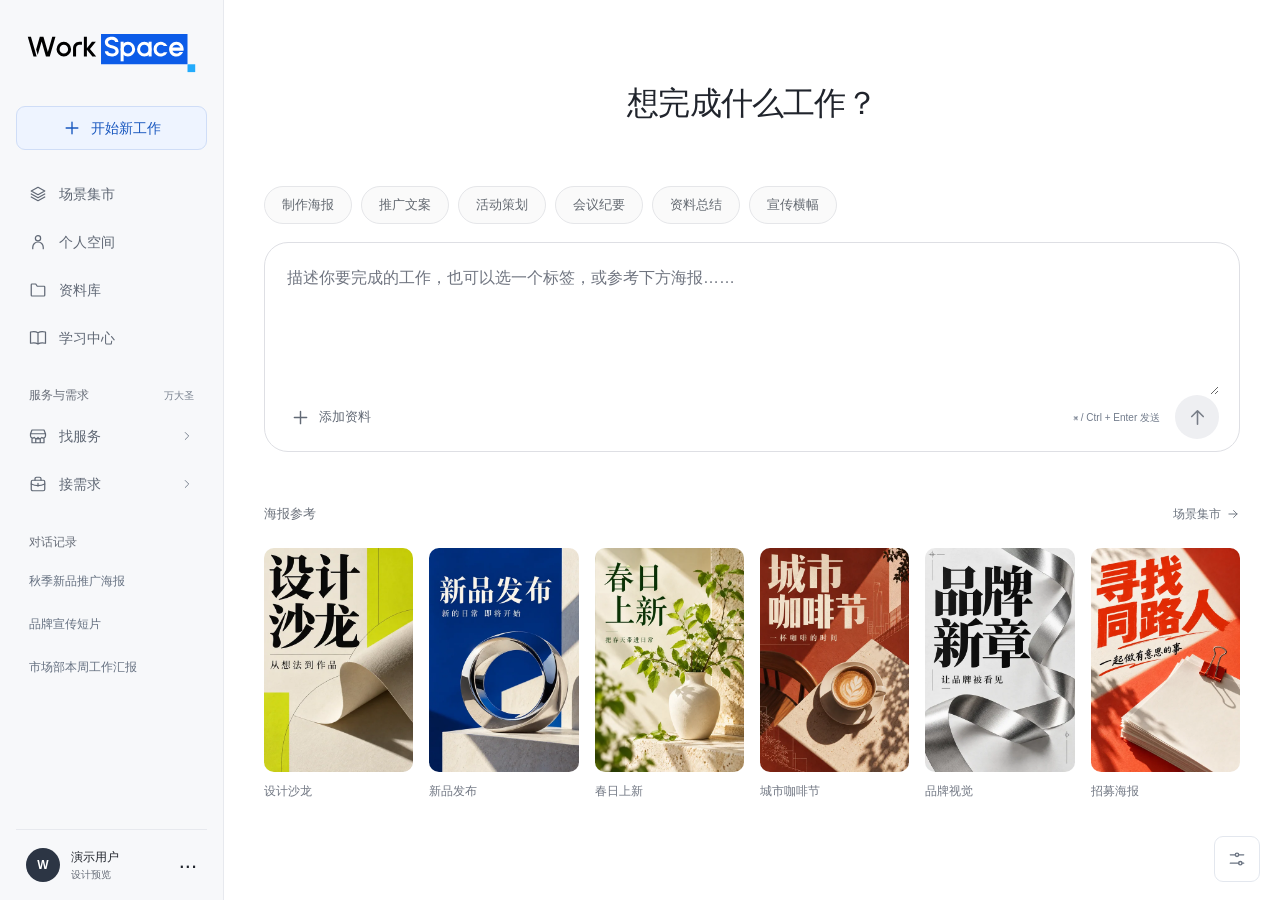
==== index.html @ 3a1f3558 "Build WorkSpace interface preview" ====
<!doctype html>
<html lang="zh-CN">
<head>
  <meta charset="utf-8">
  <meta name="viewport" content="width=device-width, initial-scale=1">
  <meta name="color-scheme" content="light">
  <title>WorkSpace · 开始新工作</title>
  <link rel="stylesheet" href="styles.css">
  <link rel="stylesheet" href="catalogue.css">
  <link rel="stylesheet" href="learn.css">
  <script src="app.js" defer></script>
  <script src="catalogue.js" defer></script>
  <script src="start-page.js" defer></script>
  <script src="learn.js" defer></script>
</head>
<body data-density="relaxed" data-view="home">
  <svg class="svg-library" aria-hidden="true" xmlns="http://www.w3.org/2000/svg">
    <defs>
      <symbol id="i-plus" viewBox="0 0 24 24"><path d="M12 5v14M5 12h14"/></symbol>
      <symbol id="i-home" viewBox="0 0 24 24"><rect x="3.5" y="3.5" width="7" height="7" rx="1.5"/><rect x="13.5" y="3.5" width="7" height="7" rx="1.5"/><rect x="3.5" y="13.5" width="7" height="7" rx="1.5"/><rect x="13.5" y="13.5" width="7" height="7" rx="1.5"/></symbol>
      <symbol id="i-layers" viewBox="0 0 24 24"><path d="m12 3 9 5-9 5-9-5 9-5Zm-9 9 9 5 9-5M3 16l9 5 9-5"/></symbol>
      <symbol id="i-user" viewBox="0 0 24 24"><circle cx="12" cy="7" r="3.5"/><path d="M5 21v-2a7 7 0 0 1 14 0v2"/></symbol>
      <symbol id="i-folder" viewBox="0 0 24 24"><path d="M3 7V5a1 1 0 0 1 1-1h5l2 3h9a1 1 0 0 1 1 1v11a1 1 0 0 1-1 1H4a1 1 0 0 1-1-1V7Z"/></symbol>
      <symbol id="i-shop" viewBox="0 0 24 24"><path d="m4 4-2 5v3a3 3 0 0 0 5 2 3 3 0 0 0 5 0 3 3 0 0 0 5 0 3 3 0 0 0 5-2V9l-2-5H4ZM2 9h20M4 15v6h16v-6M9 21v-5h6v5"/></symbol>
      <symbol id="i-briefcase" viewBox="0 0 24 24"><rect x="3" y="7" width="18" height="14" rx="2"/><path d="M8 7V5a2 2 0 0 1 2-2h4a2 2 0 0 1 2 2v2M3 12a20 20 0 0 0 18 0M12 11v4"/></symbol>
      <symbol id="i-book" viewBox="0 0 24 24"><path d="M12 5c-3-2-6-2-10-1v15c4-1 7-1 10 1 3-2 6-2 10-1V4c-4-1-7-1-10 1Zm0 0v15"/></symbol>
      <symbol id="i-search" viewBox="0 0 24 24"><circle cx="10.5" cy="10.5" r="6.5"/><path d="m16 16 5 5"/></symbol>
      <symbol id="i-menu" viewBox="0 0 24 24"><path d="M4 6h16M4 12h16M4 18h16"/></symbol>
      <symbol id="i-arrow" viewBox="0 0 24 24"><path d="M5 12h14m-6-6 6 6-6 6"/></symbol>
      <symbol id="i-send" viewBox="0 0 24 24"><path d="M12 19V5m-6 6 6-6 6 6"/></symbol>
      <symbol id="i-chevron" viewBox="0 0 24 24"><path d="m9 6 6 6-6 6"/></symbol>
      <symbol id="i-image" viewBox="0 0 24 24"><rect x="3" y="3" width="18" height="18" rx="3"/><circle cx="8" cy="8" r="1.5"/><path d="m3 16 5-5 4 4 3-3 6 6"/></symbol>
      <symbol id="i-video" viewBox="0 0 24 24"><rect x="3" y="4" width="18" height="16" rx="3"/><path d="m10 8 6 4-6 4V8Z"/></symbol>
      <symbol id="i-file" viewBox="0 0 24 24"><path d="M14 3H6a2 2 0 0 0-2 2v14a2 2 0 0 0 2 2h12a2 2 0 0 0 2-2V9l-6-6Zm0 0v6h6M8 13h8M8 17h5"/></symbol>
      <symbol id="i-clip" viewBox="0 0 24 24"><path d="m8 13 7-7a3 3 0 0 1 4 4L9 20a5 5 0 0 1-7-7L13 2m-6 12 7-7"/></symbol>
      <symbol id="i-sliders" viewBox="0 0 24 24"><path d="M4 7h6m4 0h6M4 17h10m4 0h2"/><circle cx="12" cy="7" r="2"/><circle cx="16" cy="17" r="2"/></symbol>
      <symbol id="i-clock" viewBox="0 0 24 24"><circle cx="12" cy="12" r="9"/><path d="M12 7v5l3 2"/></symbol>
      <symbol id="i-check" viewBox="0 0 24 24"><path d="m5 12 4 4L19 6"/></symbol>
      <symbol id="i-alert" viewBox="0 0 24 24"><circle cx="12" cy="12" r="9"/><path d="M12 7v6m0 3v.2"/></symbol>
      <symbol id="i-close" viewBox="0 0 24 24"><path d="m6 6 12 12M18 6 6 18"/></symbol>
    </defs>
  </svg>
  <a class="skip-link" href="#request-input">跳到工作输入</a>
  <button id="nav-backdrop" class="nav-backdrop" hidden aria-label="关闭导航"></button>
  <aside id="sidebar" class="sidebar" aria-label="主导航">
    <div class="brand"><img class="brand-logo" src="assets/workspace-logo-light.svg" alt="WorkSpace" width="180" height="49"></div>
    <button id="new-work-button" class="new-work is-active" aria-current="page"><svg class="icon" aria-hidden="true"><use href="#i-plus"/></svg>开始新工作</button>
    <nav class="main-nav">
      <button id="nav-records" class="nav-item" hidden><svg class="icon" aria-hidden="true"><use href="#i-clock"/></svg>工作记录</button>
      <button id="nav-catalogue" class="nav-item"><svg class="icon" aria-hidden="true"><use href="#i-layers"/></svg>场景集市</button>
      <button class="nav-item" data-preview-note="个人空间沿用现有功能；本轮只设计工作台首页。"><svg class="icon" aria-hidden="true"><use href="#i-user"/></svg>个人空间</button>
      <button class="nav-item" data-preview-note="资料库沿用现有功能；企业共享和权限范围需与实际产品对齐。"><svg class="icon" aria-hidden="true"><use href="#i-folder"/></svg>资料库</button>
      <button id="nav-learn" class="nav-item"><svg class="icon" aria-hidden="true"><use href="#i-book"/></svg>学习中心</button>
    </nav>
    <div class="nav-group-label">服务与需求<span>万大圣</span></div>
    <nav aria-label="服务与需求" class="market-nav">
      <button class="nav-item" data-preview-note="找服务：付费请服务商解决问题。这里浏览万大圣服务目录，详情与交易前往万大圣；本页仅演示入口。"><svg class="icon" aria-hidden="true"><use href="#i-shop"/></svg>找服务<svg class="icon nav-arrow" aria-hidden="true"><use href="#i-chevron"/></svg></button>
      <button class="nav-item" data-preview-note="接需求：承接雇主的需求，完成工作获取报酬。这里浏览万大圣公开需求，详情与交易前往万大圣；本页仅演示入口。"><svg class="icon" aria-hidden="true"><use href="#i-briefcase"/></svg>接需求<svg class="icon nav-arrow" aria-hidden="true"><use href="#i-chevron"/></svg></button>
    </nav>
    <div class="nav-group-label recent-label">对话记录</div>
    <div id="sidebar-recent" class="sidebar-recent"></div>
    <div class="sidebar-bottom">
      <button class="account" data-preview-note="当前是设计预览账号，未登录真实企业。"><span class="avatar">W</span><span class="account-copy"><strong>演示用户</strong><small>设计预览</small></span><span class="account-more" aria-hidden="true">···</span></button>
    </div>
  </aside>
  <div class="workspace-shell">
    <header class="preview-toolbar">
      <button id="menu-button" class="icon-button mobile-menu" aria-label="展开导航" aria-controls="sidebar" aria-expanded="false"><svg class="icon" aria-hidden="true"><use href="#i-menu"/></svg></button>
      <div class="preview-tools"><button id="settings-button" class="icon-button" aria-label="预览设置" title="预览设置" aria-expanded="false" aria-controls="preview-settings"><svg class="icon" aria-hidden="true"><use href="#i-sliders"/></svg></button></div>
      <section id="preview-settings" class="preview-settings" aria-label="预览设置" hidden>
        <h2>预览设置</h2>
        <label for="preview-state">页面状态</label><select id="preview-state"><option value="populated">有工作记录</option><option value="new">首次使用</option><option value="loading">正在加载</option><option value="error">加载失败</option></select>
        <label for="density-control">信息密度</label><select id="density-control"><option value="relaxed">舒适</option><option value="compact">紧凑</option></select>
        <p>只调整这份设计预览。</p>
      </section>
    </header>
    <main id="main-content" class="main-content">
      <div id="home-view">
        <section id="composer-section" class="composer-section" aria-labelledby="welcome-title">
          <div class="start-work-heading">
            <h1 id="welcome-title" class="start-work-title">想完成什么工作？</h1>
          </div>
          <div id="start-task-options" class="start-task-options" role="group" aria-label="具体工作"></div>
          <form id="request-form" class="composer hero-composer">
            <label class="sr-only" for="request-input">工作要求</label>
            <textarea id="request-input" rows="4" placeholder="描述你要完成的工作，也可以选一个标签，或参考下方海报……" maxlength="5000"></textarea>
            <div id="attachment-list" class="attachment-list"></div>
            <div class="composer-toolbar">
              <button id="attach-button" type="button" class="attach-button" aria-label="添加资料"><svg class="icon" aria-hidden="true"><use href="#i-plus"/></svg><span>添加资料</span></button>
              <div class="submit-area"><span class="keyboard-hint">⌘ / Ctrl + Enter 发送</span><button id="start-button" class="primary-button" type="submit" aria-label="开始工作" disabled><svg class="icon" aria-hidden="true"><use href="#i-send"/></svg></button></div>
            </div>
            <input type="file" id="file-input" multiple hidden>
          </form>
          <div class="poster-heading"><h2>海报参考</h2><button id="all-scenes-button" class="text-button">场景集市<svg class="icon" aria-hidden="true"><use href="#i-arrow"/></svg></button></div>
          <div id="poster-gallery" class="poster-gallery" role="group" aria-label="选择海报参考风格">
            <button type="button" class="poster-reference" data-poster-style="editorial" data-poster-label="设计沙龙 · 编辑排版" aria-label="参考设计沙龙的编辑排版风格制作海报" aria-pressed="false"><span class="poster-art"><img loading="lazy" decoding="async" src="assets/posters/editorial.webp" width="480" height="720" alt="米白底黑字搭配黄绿色纸艺的设计沙龙海报"><span class="poster-selected" aria-hidden="true"><svg class="icon"><use href="#i-check"/></svg></span></span><span class="poster-caption">设计沙龙</span></button>
            <button type="button" class="poster-reference" data-poster-style="launch" data-poster-label="新品发布 · 蓝白视觉" aria-label="参考新品发布的蓝白视觉风格制作海报" aria-pressed="false"><span class="poster-art"><img loading="lazy" decoding="async" src="assets/posters/launch.webp" width="480" height="720" alt="蓝白配色与金属圆环的新品发布海报"><span class="poster-selected" aria-hidden="true"><svg class="icon"><use href="#i-check"/></svg></span></span><span class="poster-caption">新品发布</span></button>
            <button type="button" class="poster-reference" data-poster-style="nature" data-poster-label="春日上新 · 自然生活" aria-label="参考春日上新的自然生活风格制作海报" aria-pressed="false"><span class="poster-art"><img loading="lazy" decoding="async" src="assets/posters/nature.webp" width="480" height="720" alt="米白花瓶与绿色枝叶的春日上新海报"><span class="poster-selected" aria-hidden="true"><svg class="icon"><use href="#i-check"/></svg></span></span><span class="poster-caption">春日上新</span></button>
            <button type="button" class="poster-reference" data-poster-style="coffee" data-poster-label="城市咖啡节 · 暖色生活" aria-label="参考城市咖啡节的暖色生活风格制作海报" aria-pressed="false"><span class="poster-art"><img loading="lazy" decoding="async" src="assets/posters/coffee.webp" width="480" height="720" alt="暖红与奶油白配色的城市咖啡节海报"><span class="poster-selected" aria-hidden="true"><svg class="icon"><use href="#i-check"/></svg></span></span><span class="poster-caption">城市咖啡节</span></button>
            <button type="button" class="poster-reference" data-poster-style="minimal" data-poster-label="品牌新章 · 黑白极简" aria-label="参考品牌新章的黑白极简风格制作海报" aria-pressed="false"><span class="poster-art"><img loading="lazy" decoding="async" src="assets/posters/minimal.webp" width="480" height="720" alt="黑白字体与银色材质的品牌视觉海报"><span class="poster-selected" aria-hidden="true"><svg class="icon"><use href="#i-check"/></svg></span></span><span class="poster-caption">品牌视觉</span></button>
            <button type="button" class="poster-reference" data-poster-style="recruit" data-poster-label="寻找同路人 · 醒目招募" aria-label="参考寻找同路人的醒目招募风格制作海报" aria-pressed="false"><span class="poster-art"><img loading="lazy" decoding="async" src="assets/posters/recruit.webp" width="480" height="720" alt="朱红与米白大字排版的寻找同路人招募海报"><span class="poster-selected" aria-hidden="true"><svg class="icon"><use href="#i-check"/></svg></span></span><span class="poster-caption">招募海报</span></button>
          </div>
        </section>
      </div>
      <div id="records-view" hidden>
        <section id="recent-section" class="work-section recent-section" aria-labelledby="recent-title">
          <div class="section-header"><div class="section-title"><h2 id="recent-title">工作记录</h2></div></div>
          <div class="record-toolbar"><div class="search-field"><svg class="icon" aria-hidden="true"><use href="#i-search"/></svg><label class="sr-only" for="records-search">搜索工作记录</label><input id="records-search" type="search" placeholder="搜索工作名称"></div><label class="sr-only" for="records-filter">筛选工作状态</label><select id="records-filter" class="filter-select"><option value="all">全部状态</option><option value="active">尚未完成</option><option value="done">已确认</option></select></div>
          <div id="recent-list" class="recent-list"></div>
          <div id="record-empty" class="record-empty" hidden><svg class="icon" aria-hidden="true"><use href="#i-folder"/></svg><h3>还没有工作记录</h3><p>点击左侧“开始新工作”。</p></div>
          <div id="record-loading" class="record-loading" role="status" hidden><span class="sr-only">正在读取工作记录</span><div class="skeleton-row"><i></i><span></span><em></em></div><div class="skeleton-row"><i></i><span></span><em></em></div><div class="skeleton-row"><i></i><span></span><em></em></div></div>
          <div id="record-error" class="record-error" role="status" hidden><svg class="icon" aria-hidden="true"><use href="#i-alert"/></svg><h3>暂时无法读取工作记录</h3><p>请重试。已有内容不会因此被清空。</p><button id="retry-button" class="secondary-button">重新加载</button></div>
        </section>
      </div>
      <section id="detail-view" aria-label="工作详情示例" hidden></section>
      <section id="catalogue-view" aria-labelledby="catalogue-title" hidden>
        <header class="catalogue-header">
          <div><h1 id="catalogue-title" tabindex="-1">场景集市</h1><p>找一位专家，或让专家团一起完成工作。</p></div>
          <div class="catalogue-search-field"><svg class="icon" aria-hidden="true"><use href="#i-search"/></svg><label class="sr-only" for="catalogue-search">搜索专家或专家团</label><input id="catalogue-search" type="search" placeholder="搜索专家、专家团" maxlength="100"></div>
        </header>
        <section class="featured-section" aria-label="按工作方向发现专家与专家团"><div id="catalogue-featured" class="catalogue-featured"></div></section>
        <div class="catalogue-selection-bar">
          <div class="catalogue-type-tabs" role="tablist" aria-label="选择专家或专家团">
            <button id="tab-experts" type="button" role="tab" data-catalogue-type="experts" aria-selected="true" aria-controls="catalogue-grid" tabindex="0">专家</button>
            <button id="tab-teams" type="button" role="tab" data-catalogue-type="teams" aria-selected="false" aria-controls="catalogue-grid" tabindex="-1">专家团</button>
          </div>
          <div class="catalogue-sort"><label class="sr-only" for="catalogue-sort">目录排序</label><select id="catalogue-sort"><option value="recommended">推荐排序</option><option value="name">名称排序</option></select></div>
        </div>
        <div class="catalogue-filter-bar"><div id="catalogue-categories" class="catalogue-categories" role="group" aria-label="按工作领域筛选"></div><p id="catalogue-count" class="catalogue-count" role="status" aria-live="polite"></p></div>
        <div id="catalogue-grid" class="catalogue-grid" role="tabpanel" aria-labelledby="tab-experts" tabindex="0"></div>
        <div id="catalogue-empty" class="record-empty" hidden><svg class="icon" aria-hidden="true"><use href="#i-search"/></svg><h2>没有找到匹配的内容</h2><p>换个关键词，或试试其他分类。</p><button id="catalogue-clear" class="secondary-button">清除筛选</button></div>
        <div id="catalogue-loading" class="catalogue-loading" role="status" hidden><span class="sr-only">正在读取专家目录</span><div class="catalogue-skeleton"></div><div class="catalogue-skeleton"></div><div class="catalogue-skeleton"></div></div>
        <div id="catalogue-error" class="record-error" role="status" hidden><svg class="icon" aria-hidden="true"><use href="#i-alert"/></svg><h2>暂时无法读取目录</h2><p>请重试，已填写的工作要求会保留。</p><button id="catalogue-retry" class="secondary-button">重新加载</button></div>
      </section>
      <section id="learn-view" aria-labelledby="learn-title" hidden>
        <header class="learn-header"><h1 id="learn-title" tabindex="-1">学习中心</h1></header>
        <div id="learn-content"></div>
        <section id="learn-course-view" aria-label="课程阅读" hidden></section>
      </section>
    </main>
  </div>
  <div id="toast" class="toast" role="status" aria-live="polite" hidden></div>
</body>
</html>
---- styles.css ----
:root {
  --ink: #20242c; --muted: #686e79; --line: #e7e9ee; --surface: #fff;
  --sidebar: #f7f8fa; --soft: #f2f4f8; --selected: #eaf0ff;
  --accent: #0c5ce8; --green: var(--accent); --amber: #805c27; --blue: #456275;
  --radius: 14px; --sidebar-width: 224px;
  font-family: "PingFang SC", "Microsoft YaHei", "Noto Sans CJK SC", sans-serif;
  font-size: 14px; color: var(--ink); background: var(--surface); font-synthesis: none;
}
* { box-sizing: border-box; }
body { margin: 0; min-width: 320px; line-height: 1.5; }
button, input, textarea, select { font: inherit; }
button, select { cursor: pointer; }
button { color: inherit; border: 0; background: none; }
button, a, input, textarea, select { -webkit-tap-highlight-color: transparent; }
button { transition: background-color 160ms ease-out, color 160ms ease-out, border-color 160ms ease-out; }
button:focus-visible, a:focus-visible, input:focus-visible, select:focus-visible, textarea:focus-visible { outline: 2px solid var(--green); outline-offset: 4px; }
button:active:not(:disabled) { background-color: var(--selected); }
[hidden] { display: none !important; }
::selection { color: #103d8f; background: #dfebff; }
input, textarea { caret-color: var(--green); }
input::placeholder, textarea::placeholder { color: #777b73; opacity: 1; }
.icon { width: 20px; height: 20px; flex-shrink: 0; fill: none; stroke: currentColor; stroke-width: 1.65; stroke-linecap: round; stroke-linejoin: round; }
.svg-library { position: absolute; width: 0; height: 0; overflow: hidden; }
.sr-only { position: absolute; width: 1px; height: 1px; padding: 0; margin: -1px; overflow: hidden; clip: rect(0,0,0,0); white-space: nowrap; border: 0; }
.skip-link { position: fixed; top: -100px; left: 24px; z-index: 20; padding: 12px 20px; background: #20211f; color: white; border-radius: 8px; }
.skip-link:focus { top: 16px; }
.sidebar { width: var(--sidebar-width); height: 100dvh; position: fixed; left: 0; top: 0; display: flex; flex-direction: column; padding: 28px 16px 14px; background: var(--sidebar); border-right: 1px solid var(--line); z-index: 5; overflow-y: auto; }
.brand { padding: 0 6px; height: 50px; display: flex; align-items: center; flex-shrink: 0; }
.brand-logo { width: 180px; height: auto; max-width: 100%; display: block; }
.new-work { height: 44px; min-height: 44px; border: 1px solid #dce1e9; border-radius: 9px; display: flex; align-items: center; justify-content: center; gap: 9px; margin: 28px 0 22px; background: white; font-weight: 600; }
.new-work:hover { background: var(--selected); border-color: #c4ccda; }
.new-work.is-active { background: #eef4ff; border-color: #cfddf7; color: #1857bf; }
.main-nav, .market-nav { display: flex; flex-direction: column; gap: 4px; }
.nav-item { display: flex; align-items: center; gap: 12px; text-align: left; width: 100%; min-height: 44px; border-radius: 8px; padding: 9px 13px; color: #606875; font-size: 14px; text-decoration: none; }
.nav-item:hover { background: #edf0f5; color: var(--ink); }
.nav-item.is-active { background: var(--selected); color: #164caa; font-weight: 600; }
.nav-item .icon { width: 18px; height: 18px; }
.nav-arrow { margin-left: auto; width: 14px !important; color: #77808e; }
.nav-group-label { display: flex; align-items: center; justify-content: space-between; font-size: 12px; color: var(--muted); padding: 26px 13px 10px; }
.nav-group-label span { font-size: 10px; color: #77808e; }
.recent-label { padding-top: 27px; }
.sidebar-recent { display: flex; flex-direction: column; gap: 3px; padding-bottom: 24px; }
.sidebar-record { width: 100%; text-align: left; padding: 10px 13px; color: #657080; white-space: nowrap; overflow: hidden; text-overflow: ellipsis; min-height: 40px; border-radius: 6px; font-size: 12px; }
.sidebar-record:hover { background: var(--selected); }
.sidebar-bottom { margin-top: auto; padding-top: 16px; }
.account { display: flex; align-items: center; width: 100%; gap: 11px; padding: 18px 10px 4px; margin-top: 10px; border-top: 1px solid var(--line); text-align: left; }
.avatar { width: 34px; height: 34px; border-radius: 50%; background: #2c3544; color: white; display: grid; place-items: center; font-size: 12px; font-weight: 600; }
.account-copy { display: flex; flex-direction: column; gap: 1px; }
.account-copy strong { font-weight: 550; font-size: 12px; }
.account-copy small { font-size: 10px; color: var(--muted); }
.account-more { margin-left: auto; font-size: 22px; }
.workspace-shell { margin-left: var(--sidebar-width); }
.preview-toolbar { position: relative; z-index: 6; }
.preview-tools { position: fixed; right: 20px; bottom: 18px; display: flex; align-items: center; padding: 2px; border: 1px solid #e3e7ee; border-radius: 9px; background: white; }
.preview-badge { font-size: 10px; color: #6c7380; }
.icon-button { display: grid; place-items: center; min-width: 40px; height: 40px; border-radius: 7px; color: #6b7482; }
.icon-button:hover { background: var(--soft); color: var(--ink); }
.mobile-menu { display: none; }
.preview-settings { position: fixed; z-index: 7; bottom: 74px; right: 20px; width: 250px; background: #fff; padding: 22px; border-radius: 12px; box-shadow: 0 8px 40px #16200f24; }
.preview-settings h2 { font-size: 15px; margin: 0 0 18px; }
.preview-settings label { display: block; font-size: 12px; color: var(--muted); margin: 15px 0 7px; }
.preview-settings select { width: 100%; padding: 10px; border: 1px solid var(--line); border-radius: 7px; background: white; color: var(--ink); }
.preview-settings p { margin: 18px 0 0; font-size: 11px; color: var(--muted); }
.main-content { max-width: 1140px; margin: auto; padding: 46px 48px 24px; }
body[data-view="home"] .main-content { max-width: 1144px; padding: clamp(72px, 9vh, 110px) 40px 48px; }
.start-work-heading { text-align: center; margin-bottom: 56px; }
.start-work-title { font-size: 32px; font-weight: 600; letter-spacing: -.8px; text-align: center; }
.start-task-options { display: flex; gap: 9px; overflow-x: auto; scrollbar-width: thin; scrollbar-color: #d7d9df transparent; padding: 4px 3px 6px; margin: 0 -3px 12px; }
.start-task-chip { flex-shrink: 0; min-height: 38px; padding: 7px 17px; border: 1px solid #e5e6e9; border-radius: 22px; color: #636971; background: #fafafa; font-size: 13px; }
.start-task-chip:hover { color: #20242c; border-color: #ced1d8; }
.start-task-chip.is-selected { background: #373b42; color: white; border-color: #373b42; }
body[data-view="home"] .composer { padding: 20px 20px 12px; border-color: #dedfe4; border-radius: 24px; }
body[data-view="home"] .composer:focus-within { border-color: #9baac1; }
body[data-view="home"] .composer textarea { width: 100%; min-height: 116px; max-height: 280px; padding: 0 2px 14px; resize: vertical; font-size: 16px; line-height: 1.85; }
body[data-view="home"] .composer textarea::placeholder { color: #707580; }
.hero-composer .attach-button { min-height: 42px; padding: 8px 10px; margin-left: -5px; gap: 8px; font-size: 13px; color: #626975; }
.hero-composer .attach-button .icon { width: 21px; height: 21px; }
.hero-composer .primary-button { width: 44px; min-width: 44px; height: 44px; min-height: 44px; border-radius: 50%; padding: 10px; background: #25282e; }
.hero-composer .primary-button .icon { width: 23px; height: 23px; }
.hero-composer .primary-button:disabled { background: #eeeff2; color: #777d87; }
.hero-composer .attachment-list:not(:empty) { padding: 0 2px 14px; }
.poster-heading { display: flex; align-items: center; justify-content: space-between; margin: 44px 0 16px; }
.poster-heading h2 { margin: 0; color: #6b717b; font-size: 13px; font-weight: 500; }
.poster-heading .text-button { min-height: 36px; font-size: 12px; font-weight: 400; color: #6e7580; }
.poster-gallery { display: grid; grid-template-columns: repeat(6,minmax(0,1fr)); gap: 16px; }
.poster-reference { min-width: 0; padding: 0; text-align: left; border-radius: 12px; }
.poster-art { display: block; position: relative; overflow: hidden; border-radius: 10px; aspect-ratio: 2 / 3; background: #f3f3f3; }
.poster-art img { width: 100%; height: 100%; display: block; object-fit: cover; transition: transform 180ms ease-out; }
.poster-caption { display: block; margin-top: 10px; font-size: 12px; color: #717783; line-height: 1.6; }
.poster-reference:hover .poster-art img { transform: scale(1.025); }
.poster-reference:hover .poster-caption, .poster-reference.is-selected .poster-caption { color: #20242c; }
.poster-reference.is-selected .poster-art { outline: 2px solid var(--accent); outline-offset: 3px; }
.poster-reference:active:not(:disabled) { background: transparent; }
.poster-selected { display: none; position: absolute; top: 9px; right: 9px; width: 23px; height: 23px; border-radius: 50%; background: var(--accent); color: white; place-items: center; }
.poster-selected .icon { width: 15px; height: 15px; }
.poster-reference.is-selected .poster-selected { display: grid; }
body[data-view="records"] .recent-section { margin-top: 0; }
body[data-view="records"] .section-title h2 { font-size: 25px; }
body[data-view="records"] .section-header { margin-bottom: 24px; }
h1 { font-size: 29px; letter-spacing: -.7px; line-height: 1.4; font-weight: 620; margin: 0; text-wrap: balance; }
.welcome-description { margin: 10px 0 23px; color: var(--muted); font-size: 13px; }
.composer { border: 1px solid #d6dde9; border-radius: 16px; background: white; padding: 17px 18px 13px; transition: border-color 160ms ease-out; }
.composer:focus-within { border-color: #6b8bca; }
.composer textarea { display: block; width: 100%; min-height: 72px; max-height: 230px; border: 0; outline: none; background: none; resize: vertical; color: var(--ink); font-size: 14px; line-height: 1.8; padding: 2px 3px 12px; }
.composer textarea:focus-visible { outline: none; }
.composer-toolbar { display: flex; align-items: center; justify-content: space-between; gap: 12px; }
.attach-button { min-height: 40px; padding: 6px 8px; display: flex; align-items: center; gap: 6px; color: #626e80; font-size: 12px; border-radius: 6px; }
.attach-button:hover { background: var(--soft); }
.attach-button .icon { width: 17px; height: 17px; }
.submit-area { display: flex; align-items: center; gap: 15px; }
.keyboard-hint { color: #717b8b; font-size: 10px; }
.primary-button { min-height: 42px; border-radius: 9px; display: flex; align-items: center; justify-content: center; gap: 16px; padding: 9px 17px; background: #232b39; color: white; font-size: 12px; font-weight: 550; }
.primary-button:hover:not(:disabled) { background: #35445b; }
.primary-button:disabled { background: #e8ecf3; color: #707b8d; cursor: not-allowed; }
.primary-button:active:not(:disabled) { background: #1c2638; }
.primary-button .icon { width: 17px; height: 17px; }
.attachment-list:empty { display: none; }
.attachment-list { display: flex; flex-wrap: wrap; gap: 7px; padding: 0 0 12px; }
.attachment-chip { display: flex; align-items: center; gap: 8px; border-radius: 6px; background: var(--soft); padding-left: 10px; font-size: 11px; max-width: 100%; }
.attachment-name { max-width: 220px; overflow: hidden; text-overflow: ellipsis; white-space: nowrap; }
.attachment-remove { min-width: 34px; min-height: 34px; border-radius: 5px; }
.attachment-remove:hover { background: #e0e7f3; }
.scenes-row { display: flex; align-items: center; gap: 14px; flex-wrap: wrap; padding: 14px 0 0; }
.scenes-label { font-size: 11px; color: #70798a; }
.scene-buttons { display: flex; align-items: center; gap: 8px; flex-wrap: wrap; }
.scene-buttons button { display: flex; gap: 7px; align-items: center; min-height: 38px; padding: 7px 12px; border: 1px solid #e3e8f0; border-radius: 7px; font-size: 12px; color: #526079; }
.scene-buttons button:hover { border-color: #b8cbed; background: #f5f8fe; }
.scene-buttons .icon { width: 15px; height: 15px; }
.text-button { display: flex; align-items: center; gap: 5px; font-size: 11px; color: #657187; min-height: 40px; padding: 6px 0 6px 9px; border-radius: 5px; white-space: nowrap; }
.text-button:hover { color: #253650; text-decoration: underline; text-underline-offset: 4px; }
.text-button .icon { width: 14px; height: 14px; }
.all-scenes { margin-left: auto; }
.work-section { margin-top: 34px; scroll-margin-top: 24px; }
.section-header { display: flex; justify-content: space-between; gap: 12px; align-items: center; min-height: 38px; margin-bottom: 10px; }
.section-title { display: flex; align-items: center; gap: 9px; }
.section-title h2 { margin: 0; font-size: 16px; font-weight: 600; letter-spacing: -.2px; }
.count { display: grid; place-items: center; min-width: 21px; height: 21px; border-radius: 6px; background: #eef1f7; color: #6d798c; font-size: 11px; font-variant-numeric: tabular-nums; }
.section-description { color: #737d8c; font-size: 11px; }
.pending-list { border: 1px solid var(--line); border-radius: var(--radius); overflow: hidden; }
.task-row { display: flex; align-items: center; gap: 14px; padding: 18px 19px; min-height: 82px; }
.task-row + .task-row { border-top: 1px solid #eceee7; }
.pending-list .task-row { background: #fcfdff; }
.task-icon { display: grid; place-items: center; width: 39px; height: 43px; flex-shrink: 0; background: #f0f3f8; border-radius: 8px; color: #667d9f; }
.task-icon .icon { width: 21px; height: 21px; }
.task-copy { min-width: 0; flex: 1; }
.task-title { font-size: 14px; font-weight: 550; color: #343d4c; line-height: 1.5; margin: 0; text-align: left; padding: 0; overflow-wrap: anywhere; }
button.task-title:hover { text-decoration: underline; text-underline-offset: 3px; }
.task-meta { display: flex; gap: 8px; align-items: center; color: #6a7483; font-size: 12px; margin-top: 5px; flex-wrap: wrap; }
.task-status { font-size: 11px; color: #677587; display: inline-flex; align-items: center; gap: 6px; flex-shrink: 0; min-width: 96px; }
.task-status::before { content: ""; width: 5px; height: 5px; background: currentColor; border-radius: 50%; }
.status-review, .status-needs-input { color: var(--amber); }
.status-running { color: var(--blue); }
.status-done { color: #606f65; }
.status-ready { color: var(--green); }
.task-action { flex-shrink: 0; display: inline-flex; align-items: center; justify-content: center; gap: 7px; padding: 8px 13px; min-height: 38px; border: 1px solid #dde4ee; border-radius: 7px; background: #fff; font-size: 12px; font-weight: 500; color: #3c4b65; }
.task-action .icon { width: 14px; height: 14px; }
.task-action:hover { border-color: #a6bedf; background: #f1f6fe; }
.recent-section { margin-top: 28px; }
.record-toolbar { display: flex; align-items: center; justify-content: space-between; gap: 10px; border-bottom: 1px solid var(--line); padding-bottom: 10px; }
.search-field { display: flex; align-items: center; gap: 8px; color: #798394; }
.search-field .icon { width: 15px; height: 15px; }
.search-field input { width: 205px; min-height: 34px; border: 0; background: transparent; font-size: 11px; color: var(--ink); }
.filter-select { border: 0; background: transparent; color: #657287; font-size: 11px; padding: 8px; min-height: 36px; }
.recent-list .task-row { padding: 17px 4px; min-height: 79px; }
.recent-list .task-icon { width: 34px; height: 37px; background: #f3f5f9; }
.recent-list .task-action { border-color: transparent; color: #677587; }
.recent-list .task-action:hover { background: var(--soft); }
.page-footnote { margin-top: 28px; padding-top: 17px; border-top: 1px solid #eff0eb; color: #747e8d; font-size: 10px; line-height: 1.8; }
.record-empty, .record-error { padding: 38px 16px; text-align: center; color: var(--muted); }
.record-empty > .icon, .record-error > .icon { width: 27px; height: 27px; color: #7385a0; }
.record-empty h3, .record-error h3 { font-size: 14px; font-weight: 550; color: #4e5d75; margin: 13px 0 7px; }
.record-empty p, .record-error p { font-size: 12px; margin: 0 0 14px; }
.secondary-button { border: 1px solid #dce3ed; border-radius: 8px; padding: 9px 14px; min-height: 40px; font-size: 12px; }
.secondary-button:hover { background: var(--soft); }
.skeleton-row { display: flex; align-items: center; gap: 15px; padding: 21px 0; }
.skeleton-row i { width: 36px; height: 36px; background: #f0f3f8; border-radius: 6px; }
.skeleton-row span { width: 40%; height: 14px; background: #f0f3f8; border-radius: 4px; }
.skeleton-row em { width: 70px; height: 12px; background: #f0f3f8; border-radius: 4px; margin-left: auto; }
.toast { position: fixed; left: calc(50% + 80px); bottom: 28px; transform: translateX(-50%); max-width: min(560px, calc(100vw - 32px)); width: max-content; padding: 14px 20px; background: #2c3648; color: #fff; border-radius: 10px; box-shadow: 0 6px 28px #19251120; font-size: 12px; line-height: 1.8; z-index: 20; }
.detail-header { display: flex; flex-direction: column; gap: 7px; align-items: stretch; margin-bottom: 25px; }
.detail-back { display: flex; align-items: center; gap: 8px; align-self: flex-start; font-size: 12px; color: #596f90; min-height: 40px; }
.icon-back { transform: rotate(180deg); width: 16px; height: 16px; }
.detail-title-row { display: flex; align-items: center; gap: 20px; flex-wrap: wrap; }
.detail-meta { color: var(--muted); font-size: 12px; margin: 0; }
.detail-header .detail-footnote { margin: 2px 0 0; }
.detail-compose-footer { display: flex; align-items: center; justify-content: space-between; gap: 12px; }
.detail-compose-footer .detail-footnote { margin: 0; }
.detail-step h3 { margin: 0 0 5px; font-size: 13px; font-weight: 550; }
.detail-step p { margin: 0; color: var(--muted); line-height: 1.8; }
.detail-artifact { margin-top: 24px; }
.sidebar-empty { font-size: 11px; color: var(--muted); margin: 0; padding: 4px 13px; line-height: 1.8; }
.scene-buttons button.is-selected { background: #edf3ff; border-color: #b5ccf5; }
.empty-icon { display: inline-grid; place-items: center; width: 36px; height: 36px; color: #7385a0; }
.detail-title { font-size: 28px; line-height: 1.5; margin: 16px 0 12px; overflow-wrap: anywhere; }
.detail-status { font-size: 12px; color: var(--amber); }
.detail-grid { display: grid; grid-template-columns: minmax(0, 1.5fr) minmax(230px, 1fr); gap: 24px; margin-top: 30px; }
.detail-panel { border: 1px solid var(--line); border-radius: 14px; padding: 22px; }
.detail-panel h2 { font-size: 15px; font-weight: 600; margin: 0 0 18px; }
.detail-label { font-size: 12px; color: var(--muted); margin-top: 18px; }
.detail-body { font-size: 13px; line-height: 1.9; white-space: pre-wrap; overflow-wrap: anywhere; margin: 8px 0; }
.detail-timeline { list-style: none; padding: 0; margin: 0; }
.detail-step { display: flex; gap: 12px; padding: 14px 0; font-size: 12px; }
.detail-step-mark { width: 20px; height: 20px; display: grid; place-items: center; color: var(--green); }
.detail-step-copy { flex: 1; }
.detail-step-copy small { display: block; color: var(--muted); margin-top: 5px; }
.detail-artifact { background: #f6f8fc; padding: 18px; border-radius: 8px; font-size: 13px; line-height: 1.9; white-space: pre-wrap; }
.detail-compose { margin-top: 24px; }
.detail-compose label { display: block; font-size: 14px; margin: 0 0 12px; font-weight: 550; }
.detail-compose textarea { width: 100%; min-height: 100px; border: 1px solid #d6e0ef; padding: 14px; border-radius: 10px; resize: vertical; margin-bottom: 12px; }
.detail-compose button { min-height: 42px; background: #293448; color: white; border-radius: 8px; padding: 9px 16px; }
.detail-compose button:disabled { background: #e6e9ee; color: #707886; cursor: not-allowed; }
.detail-supplement { margin: 15px 0; padding: 14px 16px; background: #f2f5fa; border-radius: 8px; font-size: 13px; white-space: pre-wrap; overflow-wrap: anywhere; }
.detail-footnote { font-size: 11px; color: var(--muted); margin-top: 24px; line-height: 1.8; }
body[data-density="compact"] .task-row { min-height: 66px; padding-top: 11px; padding-bottom: 11px; }
body[data-density="compact"] .work-section { margin-top: 22px; }
@media (min-width: 1600px) { .main-content { max-width: 1200px; padding-top: 58px; } }
@media (max-width: 1100px) { :root { --sidebar-width: 204px; } .main-content { padding: 36px 32px 24px; } .scenes-row { gap: 8px; } .scenes-label { display: none; } .task-status { min-width: 78px; } }
@media (max-width: 900px) { .scene-buttons { gap: 6px; } .scene-buttons button { padding: 7px 9px; } .all-scenes { margin-left: 0; } .task-row { gap: 10px; } .task-status { min-width: 0; } .task-icon { display: none; } .detail-grid { grid-template-columns: 1fr; } }
@media (max-width: 760px) {
  body[data-view="home"] .main-content { padding: 86px 20px 72px; }
  .start-work-heading { margin-bottom: 36px; }
  .start-work-title { font-size: 26px; }
  .start-task-options { gap: 7px; }
  .start-task-chip { font-size: 12px; min-height: 40px; padding-inline: 14px; }
  body[data-view="home"] .composer { padding: 17px 15px 11px; border-radius: 20px; }
  body[data-view="home"] .composer textarea { font-size: 15px; min-height: 130px; }
  .hero-composer .attach-button { padding-inline: 5px; min-height: 44px; }
  .hero-composer .primary-button { min-width: 44px; min-height: 44px; }
  .poster-heading { margin-top: 30px; margin-bottom: 12px; }
  .poster-gallery { grid-template-columns: repeat(6,136px); overflow-x: auto; gap: 13px; margin-inline: -20px; padding: 5px 20px 12px; scroll-snap-type: x proximity; scrollbar-width: thin; scrollbar-color: #d7d9df transparent; }
  .poster-reference { scroll-snap-align: start; }
  .poster-caption { font-size: 12px; margin-top: 8px; }
  .sidebar { transform: translateX(-100%); visibility: hidden; transition: transform 180ms ease-out, visibility 180ms; width: 240px; z-index: 10; }
  .sidebar.is-open { transform: translateX(0); visibility: visible; }
  body.menu-open { overflow: hidden; }
  .nav-backdrop { display: block; position: fixed; inset: 0; z-index: 9; background: #171f1455; }
  .workspace-shell { margin-left: 0; }
  .mobile-menu { display: grid; position: absolute; top: 13px; left: 12px; }
  .preview-tools { gap: 7px; }
  .preview-badge { font-size: 10px; }
  .preview-settings { right: 16px; bottom: 74px; }
  .main-content { padding: 70px 20px 72px; }
  h1 { font-size: 24px; letter-spacing: -.5px; }
  .welcome-description { font-size: 12px; margin-bottom: 20px; }
  .composer { padding: 14px 12px 11px; }
  .composer textarea { min-height: 85px; font-size: 14px; }
  .keyboard-hint { display: none; }
  .scene-buttons { gap: 6px; }
  .scene-buttons button { font-size: 11px; padding: 8px; }
  .scene-buttons .icon { width: 14px; height: 14px; }
  .scenes-row { align-items: flex-start; }
  .all-scenes { margin-left: 0; padding-left: 0; min-height: 30px; }
  .work-section { margin-top: 26px; }
  .section-description { font-size: 10px; }
  .task-row { position: relative; padding: 15px 13px; display: grid; grid-template-columns: minmax(0,1fr) auto; gap: 8px 10px; }
  .task-copy { grid-column: 1; grid-row: 1; }
  .task-status { grid-column: 1; grid-row: 2; font-size: 10px; }
  .task-action { grid-column: 2; grid-row: 1 / 3; font-size: 11px; min-height: 40px; padding: 8px 10px; }
  .task-title { font-size: 12px; }
  .task-meta { font-size: 10px; }
  .recent-list .task-row { padding: 15px 0; }
  .search-field input { width: 170px; }
  .page-footnote { font-size: 10px; }
  .toast { left: 50%; bottom: 18px; }
  .detail-title { font-size: 23px; }
}
@media (max-width: 380px) { .main-content { padding-inline: 15px; } .scene-buttons button { gap: 5px; font-size: 10px; } .section-description { display: none; } .preview-badge { font-size: 9px; } }
@media (prefers-reduced-motion: reduce) { *, *::before, *::after { transition: none !important; scroll-behavior: auto !important; } }
---- catalogue.css ----
/* Scene catalogue: content-type tabs are primary; category filters stay quiet. */
body[data-view="catalogue"] .main-content { max-width: 1440px; padding-top: 34px; }
.catalogue-header { display: flex; align-items: center; justify-content: space-between; gap: 24px; margin-bottom: 27px; }
.catalogue-header h1 { font-size: 26px; line-height: 1.5; font-weight: 620; }
.catalogue-header p { color: var(--muted); margin: 7px 0 0; font-size: 13px; }
.catalogue-search-field { display: flex; align-items: center; gap: 9px; width: 260px; min-height: 42px; padding: 0 13px; border: 1px solid #dfe3eb; border-radius: 9px; color: #757c89; flex-shrink: 0; }
.catalogue-search-field:focus-within { border-color: var(--accent); }
.catalogue-search-field .icon { width: 17px; height: 17px; }
.catalogue-search-field input { min-width: 0; width: 100%; height: 40px; border: 0; outline: none; background: none; color: var(--ink); font-size: 12px; }
.catalogue-search-field input:focus-visible { outline: none; }
.catalogue-featured { display: grid; grid-template-columns: repeat(3, minmax(0,1fr)); gap: 18px; }
.feature-card { border: 1px solid #e9ebf0; border-radius: 14px; overflow: hidden; background: #fff; }
.feature-card-heading { position: relative; min-height: 108px; padding: 23px 22px; display: flex; flex-direction: column; justify-content: center; gap: 5px; }
.feature-card-heading strong { font-size: 20px; font-weight: 600; line-height: 1.5; letter-spacing: -.4px; }
.feature-card-heading p { font-size: 12px; margin: 0; color: #5a6577; }
.feature-card.tone-1 .feature-card-heading { background: #eaf0ff; }
.feature-card.tone-2 .feature-card-heading { background: #f0f3f8; }
.feature-card.tone-3 .feature-card-heading { background: #f4f5f7; }
.feature-card-links { display: flex; flex-direction: column; padding: 12px 15px 14px; }
.feature-card-links button { min-height: 35px; padding: 7px; text-align: left; display: flex; align-items: center; gap: 9px; font-size: 12px; border-radius: 6px; color: #4c5360; }
.feature-card-links button:hover { color: #1455c5; background: #f4f7fd; }
.feature-card-links .icon { margin-left: auto; height: 14px; width: 14px; color: #7d8592; }
.feature-item-type { font-size: 10px; color: #6e7581; min-width: 34px; }
.catalogue-selection-bar { display: flex; justify-content: space-between; align-items: center; border-bottom: 1px solid #e7eaf0; margin-top: 32px; gap: 20px; }
.catalogue-type-tabs { display: flex; gap: 30px; }
.catalogue-type-tabs [role="tab"] { position: relative; display: inline-flex; align-items: center; gap: 9px; padding: 0 1px 16px; min-height: 52px; font-size: 21px; color: #7b818d; font-weight: 550; white-space: nowrap; }
.catalogue-type-tabs [role="tab"] span { font-size: 11px; font-weight: 400; color: #7e8591; }
.catalogue-type-tabs [role="tab"][aria-selected="true"] { color: #202734; font-weight: 650; }
.catalogue-type-tabs [role="tab"][aria-selected="true"]::after { content: ""; position: absolute; left: 0; bottom: -1px; height: 3px; width: 100%; border-radius: 2px 2px 0 0; background: var(--accent); }
.catalogue-type-tabs [role="tab"]:hover { color: #164eab; background: none; }
.catalogue-type-tabs [role="tab"]:focus-visible { outline-offset: 1px; border-radius: 3px; }
.catalogue-sort select { border: 0; background: transparent; color: #6b7380; font-size: 12px; padding: 10px 2px 10px 8px; min-height: 40px; }
.catalogue-filter-bar { display: flex; align-items: center; justify-content: space-between; gap: 12px; margin: 18px 0 22px; }
.catalogue-categories { display: flex; align-items: center; gap: 5px; flex-wrap: wrap; }
.catalogue-categories button { min-height: 38px; padding: 7px 12px; color: #737b87; border-radius: 5px; font-size: 13px; font-weight: 400; background: transparent; white-space: nowrap; }
.catalogue-categories button:hover { color: #3c4554; background: #f6f7f9; }
.catalogue-categories button[aria-pressed="true"] { color: #3c4554; background: #f1f3f6; font-weight: 550; }
.catalogue-count { margin: 0; font-size: 11px; color: #747c88; flex-shrink: 0; }
.catalogue-grid { display: grid; grid-template-columns: repeat(3, minmax(0,1fr)); gap: 12px 18px; }
.catalogue-grid.catalogue-grid-teams { grid-template-columns: repeat(2, minmax(0,1fr)); gap: 20px; }
.catalogue-grid:focus { outline: none; }
.catalogue-grid:focus-visible { outline: 2px solid var(--accent); outline-offset: 5px; border-radius: 12px; }
.expert-card { position: relative; min-width: 0; border-radius: 12px; background: #fff; transition: background-color 150ms ease-out; }
.person-card { display: grid; grid-template-columns: 56px minmax(0,1fr); align-items: start; column-gap: 15px; padding: 20px 15px; min-height: 155px; border: 1px solid transparent; }
.person-card:hover, .person-card:focus-within { background: #f7f8fa; }
.expert-avatar { width: 56px; height: 56px; border-radius: 50%; display: block; flex-shrink: 0; background-color: #edf0f3; }
.expert-portrait { background-image: url("assets/experts/portrait-atlas.webp"); background-size: 400% 300%; background-position: var(--portrait-x) var(--portrait-y); background-repeat: no-repeat; }
.person-card-copy { min-width: 0; }
.expert-card-title { font-size: 16px; font-weight: 600; line-height: 1.6; margin: 0; color: #252b34; overflow-wrap: anywhere; }
.expert-description { display: -webkit-box; -webkit-box-orient: vertical; -webkit-line-clamp: 2; overflow: hidden; font-size: 13px; line-height: 1.7; color: #69717d; margin: 6px 0 12px; min-height: 44px; overflow-wrap: anywhere; }
.expert-tags { display: flex; flex-wrap: wrap; gap: 5px; padding-right: 55px; }
.expert-tags span { font-size: 11px; line-height: 1.8; color: #69717d; background: #f5f6f8; border-radius: 3px; padding: 1px 6px; white-space: nowrap; }
.person-card:hover .expert-tags span, .person-card:focus-within .expert-tags span { background: #eff1f4; }
.expert-summon { position: absolute; right: 15px; bottom: 18px; min-height: 32px; padding: 5px 13px; border-radius: 7px; background: #252c37; color: white; font-size: 12px; opacity: 0; pointer-events: none; transform: translateY(2px); transition: opacity 150ms ease-out, transform 150ms ease-out; }
.expert-card:hover .expert-summon, .expert-card:focus-within .expert-summon { opacity: 1; pointer-events: auto; transform: none; }
.expert-summon:hover { background: #154faa; }
.expert-summon:active { background: #123e82 !important; }
.team-card { padding: 23px 23px 20px; border: 1px solid #eaedf2; }
.team-card:hover, .team-card:focus-within { background: #fafbfd; }
.team-card-heading { display: flex; align-items: baseline; justify-content: space-between; gap: 12px; margin-bottom: 20px; }
.team-card .expert-card-title { font-size: 17px; }
.expert-type { font-size: 12px; color: #69717d; flex-shrink: 0; white-space: nowrap; }
.team-member-list { list-style: none; margin: 0; padding: 0; display: grid; gap: 15px; }
.team-member { display: flex; align-items: center; gap: 11px; min-width: 0; }
.team-member-avatar { width: 34px; height: 34px; }
.team-member > div { display: flex; flex-wrap: wrap; align-items: baseline; gap: 3px 12px; min-width: 0; }
.team-member strong { font-size: 13px; line-height: 1.6; font-weight: 550; color: #48515e; }
.team-member div > span { font-size: 13px; line-height: 1.7; color: #69717d; overflow-wrap: anywhere; }
.team-delivery { margin-top: 22px; padding-top: 16px; padding-right: 64px; border-top: 1px solid #eff1f4; }
.team-delivery > span { font-size: 11px; line-height: 1.7; color: #69717d; }
.team-delivery p { margin: 3px 0 0; font-size: 13px; line-height: 1.8; color: #596472; overflow-wrap: anywhere; }
.team-card .expert-summon { right: 22px; bottom: 21px; }
.catalogue-detail { margin-top: 28px; border: 1px solid #dce4f3; border-radius: 14px; padding: 27px; scroll-margin-top: 24px; background: #fcfdff; }
.catalogue-detail:focus { outline: none; }
.catalogue-detail-heading { display: flex; align-items: flex-start; justify-content: space-between; gap: 20px; }
.catalogue-detail-meta { font-size: 11px !important; color: #798390 !important; }
.catalogue-team-members ul { list-style: none; padding-left: 0; display: grid; grid-template-columns: repeat(3,minmax(0,1fr)); gap: 16px; }
.catalogue-team-members li { background: #f2f5fb; padding: 14px; border-radius: 8px; }
.catalogue-team-members strong { display: block; font-size: 12px; font-weight: 550; color: #414e62; }
.catalogue-team-members span { display: block; margin-top: 6px; font-size: 11px; }
.catalogue-detail-actions { display: flex; flex-wrap: wrap; justify-content: space-between; gap: 16px; align-items: center; margin-top: 20px; border-top: 1px solid #e5eaf3; padding-top: 20px; }
.catalogue-detail-actions p { font-size: 11px; margin: 0; flex: 1; min-width: 190px; }
.catalogue-detail-actions .primary-button { margin-top: 0; flex-shrink: 0; }
.catalogue-detail h2 { font-size: 21px; line-height: 1.6; font-weight: 600; margin: 0 0 8px; }
.catalogue-detail h3 { font-size: 13px; margin: 20px 0 8px; font-weight: 550; }
.catalogue-detail p, .catalogue-detail li { font-size: 12px; color: #606c7d; line-height: 1.9; }
.catalogue-detail p { margin: 0 0 12px; }
.catalogue-detail ul { padding-left: 19px; }
.catalogue-detail .primary-button { background: #1555d1; margin-top: 23px; }
.catalogue-detail .primary-button:hover { background: #0b45b7; }
.catalogue-detail-close { min-width: 44px; min-height: 40px; color: #687486; font-size: 12px; border-radius: 6px; }
.catalogue-detail-close:hover { background: #eef2f9; }
.catalogue-detail-columns { display: grid; grid-template-columns: 1fr 1fr; gap: 28px; }
.catalogue-detail-note { margin-top: 18px !important; font-size: 10px !important; color: #7a8390 !important; }
.catalogue-loading { display: grid; grid-template-columns: repeat(3,minmax(0,1fr)); gap: 17px; }
.catalogue-skeleton { height: 218px; border: 1px solid #eef0f4; border-radius: 14px; background: #f8f9fb; }
#catalogue-empty h2, #catalogue-error h2 { margin: 14px 0 8px; font-size: 15px; font-weight: 550; }
@media (max-width: 1280px) { .catalogue-grid { grid-template-columns: repeat(2,minmax(0,1fr)); } }
@media (max-width: 1100px) { .feature-card-heading { padding: 18px; } .feature-card-heading strong { font-size: 18px; } .catalogue-featured { gap: 12px; } }
@media (max-width: 900px) { .catalogue-grid.catalogue-grid-teams { grid-template-columns: 1fr; } .catalogue-header { align-items: flex-start; flex-direction: column; gap: 18px; } .catalogue-search-field { width: 100%; max-width: 400px; } .catalogue-featured { grid-template-columns: repeat(3,minmax(215px,1fr)); overflow-x: auto; padding-bottom: 8px; scroll-snap-type: x proximity; } .feature-card { scroll-snap-align: start; } .catalogue-count { display: none; } }
@media (max-width: 760px) {
  body[data-view="catalogue"] .main-content { padding-top: 66px; }
  .catalogue-header { margin-bottom: 22px; }
  .catalogue-header h1 { font-size: 24px; }
  .catalogue-header p { font-size: 12px; }
  .catalogue-search-field { max-width: none; }
  .catalogue-featured { margin-right: -20px; padding-right: 20px; grid-template-columns: repeat(3,238px); gap: 13px; }
  .feature-card-heading { min-height: 92px; }
  .feature-card-links { padding: 9px 11px; }
  .feature-card-links button { min-height: 40px; }
  .catalogue-selection-bar { margin-top: 25px; gap: 12px; }
  .catalogue-type-tabs { gap: 25px; }
  .catalogue-type-tabs [role="tab"] { font-size: 20px; min-height: 52px; padding-bottom: 14px; }
  .catalogue-type-tabs [role="tab"] span { display: none; }
  .catalogue-sort select { font-size: 11px; }
  .catalogue-filter-bar { margin-top: 14px; margin-bottom: 16px; }
  .catalogue-categories { flex-wrap: nowrap; overflow-x: auto; padding-bottom: 3px; max-width: 100%; }
  .catalogue-categories button { min-height: 40px; padding-inline: 10px; font-size: 11px; }
  .catalogue-grid { grid-template-columns: repeat(2,minmax(0,1fr)); gap: 10px; }
  .person-card { padding: 18px 12px; column-gap: 12px; }
  .team-card { padding: 21px 18px; }
  .expert-summon { opacity: 1; pointer-events: auto; transform: none; min-height: 40px; }
  .expert-card-title { font-size: 16px; }
  .expert-description { min-height: 44px; }
  .expert-tags { padding-right: 58px; }
  .expert-tags { margin-bottom: 0; }
  .catalogue-detail { padding: 20px; }
  .catalogue-detail-columns { grid-template-columns: 1fr; gap: 0; }
  .catalogue-team-members ul { grid-template-columns: 1fr; gap: 9px; }
  .catalogue-loading { grid-template-columns: 1fr; }
}
@media (hover: none) { .expert-summon { opacity: 1; pointer-events: auto; transform: none; min-height: 40px; } }

@media (max-width: 620px) { .catalogue-grid { grid-template-columns: 1fr; } .person-card { padding: 19px 14px; column-gap: 15px; min-height: 150px; } .team-card-heading { flex-wrap: wrap; gap: 5px; } .team-card .expert-card-title { font-size: 16px; } }
---- learn.css ----
#learn-view { width: 100%; padding-top: 10px; }
.learn-header { margin: 0 0 26px; }
.learn-header h1 { margin: 0; font-size: 26px; line-height: 1.4; letter-spacing: -.025em; }
.learn-header p { font-size: 14px; line-height: 1.6; }
.learn-section { min-width: 0; }
.learn-section-header { display: flex; align-items: center; justify-content: space-between; gap: 20px; margin-bottom: 16px; }
.learn-section-header h2 { margin: 0; font-size: 20px; line-height: 1.4; letter-spacing: -.02em; }
.learn-catalogue-toolbar { display: flex; align-items: center; justify-content: space-between; gap: 20px; margin-bottom: 22px; }
.learn-search-label { width: min(240px, 42%); flex-shrink: 0; }
.learn-search-label input { width: 100%; min-height: 44px; padding: 10px 14px; border: 1px solid var(--line, #e7e9ee); border-radius: 9px; background: #fff; font: inherit; font-size: 14px; color: var(--ink, #20242c); }
.learn-filters { display: flex; flex-wrap: wrap; gap: 6px; }
.learn-filter { min-height: 44px; padding: 9px 18px; border: 0; border-radius: 8px; color: var(--muted, #686e79); background: transparent; font-size: 14px; }
.learn-filter:hover { background: var(--soft, #f2f4f8); }
.learn-filter.learn-filter-active { background: var(--selected, #eaf0ff); color: #164caa; font-weight: 600; }
.learn-course-grid { display: grid; grid-template-columns: repeat(3, minmax(0, 1fr)); gap: 22px; }
.learn-course-card { min-width: 0; }
.learn-course-link { display: block; width: 100%; padding: 0; border: 0; background: transparent; color: var(--ink, #20242c); text-align: left; }
.learn-cover { display: block; width: 100%; height: 152px; object-fit: cover; object-position: center 44%; border-radius: 9px; background: #f1f3f5; }
.learn-course-card-title { display: block; margin: 14px 0 7px; font-size: 16px; line-height: 1.5; font-weight: 600; }
.learn-course-link:hover .learn-course-card-title { color: var(--accent, #0c5ce8); }
.learn-course-meta { display: block; margin: 0 0 8px; color: var(--muted, #686e79); font-size: 14px; line-height: 1.55; }
.learn-catalogue-footer { display: flex; justify-content: flex-end; margin-top: 5px; }
.learn-title-button { display: inline; min-height: 44px; padding: 0; border: 0; background: transparent; color: inherit; text-align: left; font: inherit; line-height: inherit; }
.learn-title-button:hover { color: var(--accent, #0c5ce8); }
.learn-text-button { display: inline-flex; justify-content: center; align-items: center; gap: 6px; min-height: 44px; padding: 7px 0; border: 0; background: transparent; color: #164caa; font-size: 14px; font-weight: 500; text-align: left; }
.learn-text-button:hover { color: var(--accent, #0c5ce8); text-decoration: underline; text-underline-offset: 4px; }
.learn-primary-button, .learn-secondary-button { display: inline-flex; align-items: center; justify-content: center; gap: 8px; min-height: 44px; padding: 10px 18px; border: 1px solid transparent; border-radius: 8px; font-size: 14px; font-weight: 600; line-height: 1.4; }
.learn-primary-button { background: var(--accent, #0c5ce8); color: #fff; }
.learn-primary-button:hover:not(:disabled) { background: #084fbf; }
.learn-secondary-button { border-color: var(--line, #e7e9ee); color: var(--ink, #20242c); background: #fff; }
.learn-secondary-button:hover:not(:disabled) { background: var(--soft, #f2f4f8); }
.learn-primary-button:disabled, .learn-secondary-button:disabled { opacity: .5; cursor: default; }
.learn-columns { display: grid; grid-template-columns: repeat(2, minmax(0, 1fr)); gap: 36px; margin-top: 32px; }
.learn-course-row { display: grid; grid-template-columns: 60px minmax(0, 1fr) auto; gap: 14px; align-items: center; padding: 12px 0; }
.learn-row-cover { width: 60px; height: 78px; border-radius: 6px; }
.learn-row-copy { min-width: 0; }
.learn-row-copy h3 { margin: 0 0 8px; font-size: 16px; font-weight: 500; line-height: 1.5; }
.learn-row-copy p { margin: 0; color: var(--muted, #686e79); font-size: 14px; line-height: 1.6; white-space: nowrap; overflow: hidden; text-overflow: ellipsis; }
.learn-row-action { white-space: nowrap; }
.learn-recommendation-empty { margin: 12px 0 0; color: var(--muted, #686e79); font-size: 14px; line-height: 1.65; }
.learn-history-section { margin-top: 38px; padding-top: 28px; border-top: 1px solid var(--line, #e7e9ee); }
.learn-history-table { width: 100%; }
.learn-history-row { display: grid; grid-template-columns: minmax(0, 1fr) 140px 82px; align-items: center; gap: 22px; padding: 15px 0; }
.learn-history-row + .learn-history-row { border-top: 1px solid var(--line, #e7e9ee); }
.learn-history-row > div { min-width: 0; }
.learn-history-row .learn-title-button { font-size: 15px; font-weight: 500; min-height: 44px; }
.learn-history-row p { margin: 5px 0 0; color: var(--muted, #686e79); font-size: 14px; line-height: 1.5; }
.learn-history-row time { color: var(--muted, #686e79); font-size: 14px; font-variant-numeric: tabular-nums; }
.learn-history-status { font-size: 14px; color: #805c27; }
.learn-history-done { color: #39634e; }
.learn-empty { padding: 28px 20px; text-align: center; color: var(--muted, #686e79); }
.learn-empty h3 { margin: 0 0 9px; color: var(--ink, #20242c); font-size: 16px; font-weight: 500; }
.learn-empty p { margin: 0; font-size: 14px; line-height: 1.7; }
.learn-empty-wide { grid-column: 1 / -1; padding: 36px 20px; }
.learn-state { min-height: 280px; display: flex; flex-direction: column; align-items: center; justify-content: center; padding: 35px 20px; border: 1px solid var(--line, #e7e9ee); border-radius: 12px; text-align: center; }
.learn-state h2 { margin: 14px 0 8px; font-size: 18px; }
.learn-state p { margin: 0 0 18px; color: var(--muted, #686e79); font-size: 14px; }
.learn-loading-bar { display: block; width: 110px; height: 5px; border-radius: 5px; background: #dce6f6; }
.learn-back-button { min-height: 44px; padding: 8px 0; color: var(--muted, #686e79); border: 0; background: transparent; font-size: 14px; }
.learn-course-heading { margin: 20px 0 30px; }
.learn-course-heading h2 { margin: 8px 0 10px; font-size: 26px; line-height: 1.4; letter-spacing: -.025em; }
.learn-course-heading > p:last-child { font-size: 14px; color: var(--muted, #686e79); line-height: 1.7; }
.learn-reader-layout { display: grid; grid-template-columns: 230px minmax(0, 1fr); gap: 32px; }
.learn-lesson-navigation { min-width: 0; }
.learn-lesson-navigation h3 { margin: 0 0 12px; font-size: 15px; font-weight: 600; }
.learn-lesson-navigation ol { margin: 0; padding: 0; list-style: none; }
.learn-lesson-navigation li + li { margin-top: 6px; }
.learn-lesson-button { display: flex; align-items: flex-start; justify-content: space-between; gap: 10px; width: 100%; min-height: 56px; padding: 12px; border: 0; border-radius: 8px; background: transparent; color: var(--ink, #20242c); font-size: 14px; line-height: 1.6; text-align: left; }
.learn-lesson-button:hover { background: var(--soft, #f2f4f8); }
.learn-lesson-button.learn-lesson-active { background: var(--selected, #eaf0ff); color: #164caa; }
.learn-lesson-button small { flex-shrink: 0; color: var(--muted, #686e79); font-size: 14px; }
.learn-reader { min-width: 0; border: 1px solid var(--line, #e7e9ee); border-radius: 12px; padding: 28px; }
.learn-reader-title { margin: 8px 0 18px; font-size: 22px; line-height: 1.5; letter-spacing: -.02em; }
.learn-reader-body { margin: 0; font-size: 16px; line-height: 1.95; color: #3f4652; }
.learn-practice { margin: 26px 0; padding: 20px; background: #f7f8fa; border-radius: 8px; }
.learn-practice h4 { margin: 0 0 12px; font-size: 15px; font-weight: 600; }
.learn-practice ul { margin: 0; padding-left: 20px; }
.learn-practice li { margin-top: 8px; font-size: 14px; line-height: 1.7; color: #535b68; }
.learn-reader-actions { display: flex; align-items: center; flex-wrap: wrap; gap: 15px; }
.learn-reader-feedback { font-size: 14px; color: var(--muted, #686e79); line-height: 1.6; }
.learn-reader-pagination { display: flex; justify-content: space-between; gap: 16px; margin-top: 30px; padding-top: 22px; border-top: 1px solid var(--line, #e7e9ee); }
.learn-visually-hidden { position: absolute; width: 1px; height: 1px; padding: 0; margin: -1px; overflow: hidden; clip: rect(0, 0, 0, 0); white-space: nowrap; border: 0; }
@media (max-width: 1100px) {
  .learn-columns { grid-template-columns: minmax(0, 1fr); gap: 30px; }
  .learn-course-grid { gap: 16px; }
  .learn-course-grid .learn-cover { height: 130px; }
}
@media (max-width: 900px) {
  .learn-reader-layout { grid-template-columns: minmax(0, 1fr); gap: 24px; }
  .learn-lesson-navigation ol { display: grid; grid-template-columns: repeat(3, minmax(0, 1fr)); gap: 8px; }
  .learn-lesson-navigation li + li { margin-top: 0; }
  .learn-lesson-button { height: 100%; }
}
@media (max-width: 600px) {
  .learn-header { margin-bottom: 20px; }
  .learn-catalogue-toolbar { flex-wrap: wrap; gap: 14px; }
  .learn-search-label { width: 100%; }
  .learn-section-header { gap: 12px; align-items: flex-start; flex-wrap: wrap; }
  .learn-section-header h2 { font-size: 19px; }
  .learn-filter { padding-inline: 14px; }
  .learn-course-grid { grid-template-columns: minmax(0, 1fr); gap: 22px; }
  .learn-course-link { display: grid; grid-template-columns: 92px minmax(0, 1fr); gap: 0 16px; }
  .learn-course-grid .learn-cover { grid-row: 1 / 3; height: 110px; }
  .learn-course-card-title { align-self: end; margin: 0 0 8px; }
  .learn-course-meta { align-self: start; }
  .learn-columns { margin-top: 26px; }
  .learn-course-row { column-gap: 12px; }
  .learn-row-copy h3 { font-size: 15px; }
  .learn-history-row { grid-template-columns: minmax(0, 1fr) auto; gap: 9px 14px; }
  .learn-history-row > div { grid-column: 1 / -1; }
  .learn-history-row time { grid-column: 1; }
  .learn-history-status { grid-column: 2; }
  .learn-course-heading h2 { font-size: 23px; }
  .learn-lesson-navigation ol { grid-template-columns: minmax(0, 1fr); }
  .learn-lesson-button { min-height: 48px; }
  .learn-reader { padding: 20px; }
  .learn-reader-title { font-size: 20px; }
  .learn-reader-body { font-size: 15px; }
}
@media (max-width: 420px) {
  .learn-course-row { grid-template-columns: 60px minmax(0, 1fr); }
  .learn-row-cover { grid-row: 1 / 3; }
  .learn-row-copy { grid-column: 2; }
  .learn-row-action { grid-column: 2; justify-self: start; margin-top: -8px; }
}
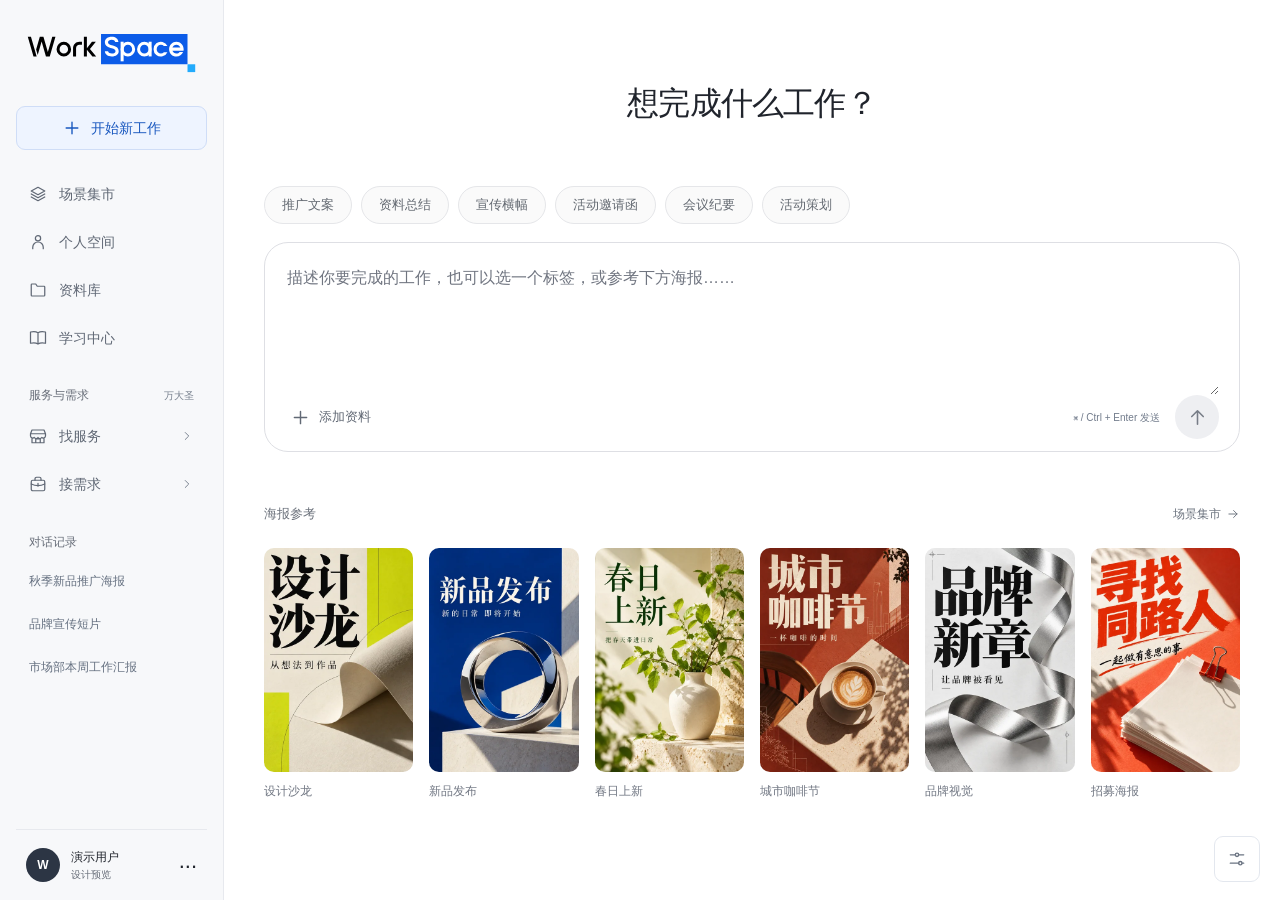
==== commit c7d512ef: "Connect four navigation links to existing dev workspace" ====
--- a/index.html
+++ b/index.html
@@ -48,14 +48,14 @@
     <nav class="main-nav">
       <button id="nav-records" class="nav-item" hidden><svg class="icon" aria-hidden="true"><use href="#i-clock"/></svg>工作记录</button>
       <button id="nav-catalogue" class="nav-item"><svg class="icon" aria-hidden="true"><use href="#i-layers"/></svg>场景集市</button>
-      <button class="nav-item" data-preview-note="个人空间沿用现有功能；本轮只设计工作台首页。"><svg class="icon" aria-hidden="true"><use href="#i-user"/></svg>个人空间</button>
-      <button class="nav-item" data-preview-note="资料库沿用现有功能；企业共享和权限范围需与实际产品对齐。"><svg class="icon" aria-hidden="true"><use href="#i-folder"/></svg>资料库</button>
+      <a id="nav-personal" class="nav-item" href="https://dev-workspace.agentwan.com/twin" target="_blank" rel="noopener noreferrer"><svg class="icon" aria-hidden="true"><use href="#i-user"/></svg>个人空间</a>
+      <a id="nav-library" class="nav-item" href="https://dev-workspace.agentwan.com/assets" target="_blank" rel="noopener noreferrer"><svg class="icon" aria-hidden="true"><use href="#i-folder"/></svg>资料库</a>
       <button id="nav-learn" class="nav-item"><svg class="icon" aria-hidden="true"><use href="#i-book"/></svg>学习中心</button>
     </nav>
     <div class="nav-group-label">服务与需求<span>万大圣</span></div>
     <nav aria-label="服务与需求" class="market-nav">
-      <button class="nav-item" data-preview-note="找服务：付费请服务商解决问题。这里浏览万大圣服务目录，详情与交易前往万大圣；本页仅演示入口。"><svg class="icon" aria-hidden="true"><use href="#i-shop"/></svg>找服务<svg class="icon nav-arrow" aria-hidden="true"><use href="#i-chevron"/></svg></button>
-      <button class="nav-item" data-preview-note="接需求：承接雇主的需求，完成工作获取报酬。这里浏览万大圣公开需求，详情与交易前往万大圣；本页仅演示入口。"><svg class="icon" aria-hidden="true"><use href="#i-briefcase"/></svg>接需求<svg class="icon nav-arrow" aria-hidden="true"><use href="#i-chevron"/></svg></button>
+      <a id="nav-services" class="nav-item" href="https://dev-workspace.agentwan.com/market?type=products" target="_blank" rel="noopener noreferrer"><svg class="icon" aria-hidden="true"><use href="#i-shop"/></svg>找服务<svg class="icon nav-arrow" aria-hidden="true"><use href="#i-chevron"/></svg></a>
+      <a id="nav-demands" class="nav-item" href="https://dev-workspace.agentwan.com/market?type=demands" target="_blank" rel="noopener noreferrer"><svg class="icon" aria-hidden="true"><use href="#i-briefcase"/></svg>接需求<svg class="icon nav-arrow" aria-hidden="true"><use href="#i-chevron"/></svg></a>
     </nav>
     <div class="nav-group-label recent-label">对话记录</div>
     <div id="sidebar-recent" class="sidebar-recent"></div>
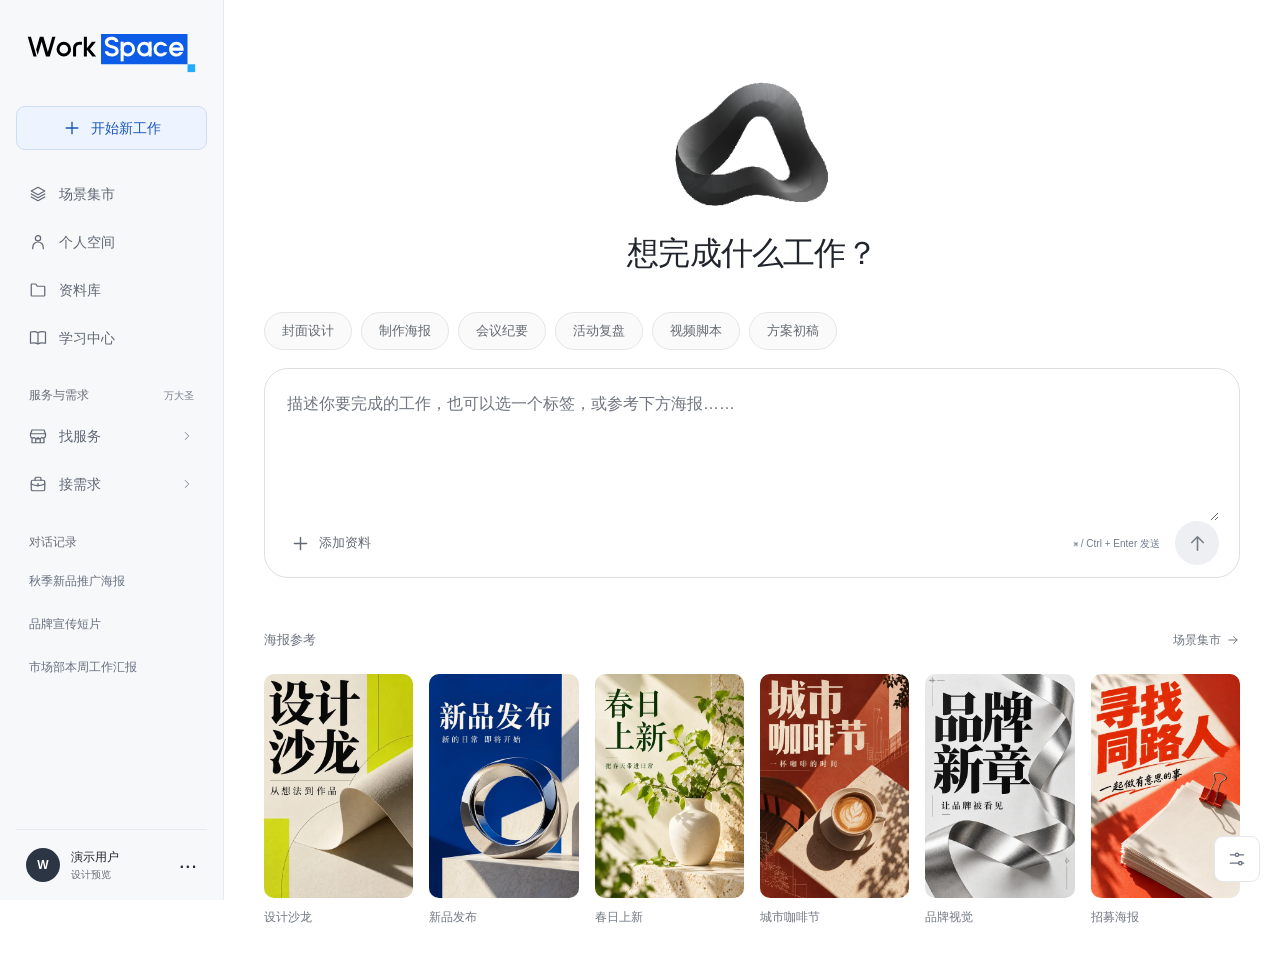
==== commit 1f74b046: "Restore supplied triangle visual above new-work input" ====
--- a/index.html
+++ b/index.html
@@ -78,6 +78,7 @@
       <div id="home-view">
         <section id="composer-section" class="composer-section" aria-labelledby="welcome-title">
           <div class="start-work-heading">
+            <div class="start-work-visual" aria-hidden="true"><img src="assets/start-work-ring.png" width="612" height="367" alt="" decoding="async"></div>
             <h1 id="welcome-title" class="start-work-title">想完成什么工作？</h1>
           </div>
           <div id="start-task-options" class="start-task-options" role="group" aria-label="具体工作"></div>
--- a/styles.css
+++ b/styles.css
@@ -63,7 +63,9 @@
 .preview-settings p { margin: 18px 0 0; font-size: 11px; color: var(--muted); }
 .main-content { max-width: 1140px; margin: auto; padding: 46px 48px 24px; }
 body[data-view="home"] .main-content { max-width: 1144px; padding: clamp(72px, 9vh, 110px) 40px 48px; }
-.start-work-heading { text-align: center; margin-bottom: 56px; }
+.start-work-heading { text-align: center; margin-bottom: 32px; }
+.start-work-visual { width: 156px; height: 126px; position: relative; overflow: hidden; margin: 0 auto 24px; }
+.start-work-visual img { position: absolute; max-width: none; width: 489.6px; height: 293.6px; left: -165.4px; top: -81.4px; }
 .start-work-title { font-size: 32px; font-weight: 600; letter-spacing: -.8px; text-align: center; }
 .start-task-options { display: flex; gap: 9px; overflow-x: auto; scrollbar-width: thin; scrollbar-color: #d7d9df transparent; padding: 4px 3px 6px; margin: 0 -3px 12px; }
 .start-task-chip { flex-shrink: 0; min-height: 38px; padding: 7px 17px; border: 1px solid #e5e6e9; border-radius: 22px; color: #636971; background: #fafafa; font-size: 13px; }
@@ -217,8 +219,10 @@
 @media (max-width: 1100px) { :root { --sidebar-width: 204px; } .main-content { padding: 36px 32px 24px; } .scenes-row { gap: 8px; } .scenes-label { display: none; } .task-status { min-width: 78px; } }
 @media (max-width: 900px) { .scene-buttons { gap: 6px; } .scene-buttons button { padding: 7px 9px; } .all-scenes { margin-left: 0; } .task-row { gap: 10px; } .task-status { min-width: 0; } .task-icon { display: none; } .detail-grid { grid-template-columns: 1fr; } }
 @media (max-width: 760px) {
-  body[data-view="home"] .main-content { padding: 86px 20px 72px; }
-  .start-work-heading { margin-bottom: 36px; }
+  body[data-view="home"] .main-content { padding: 64px 20px 72px; }
+  .start-work-heading { margin-bottom: 28px; }
+  .start-work-visual { width: 122px; height: 100px; margin-bottom: 20px; }
+  .start-work-visual img { width: 385.56px; height: 231.21px; left: -130.04px; top: -63.89px; }
   .start-work-title { font-size: 26px; }
   .start-task-options { gap: 7px; }
   .start-task-chip { font-size: 12px; min-height: 40px; padding-inline: 14px; }
